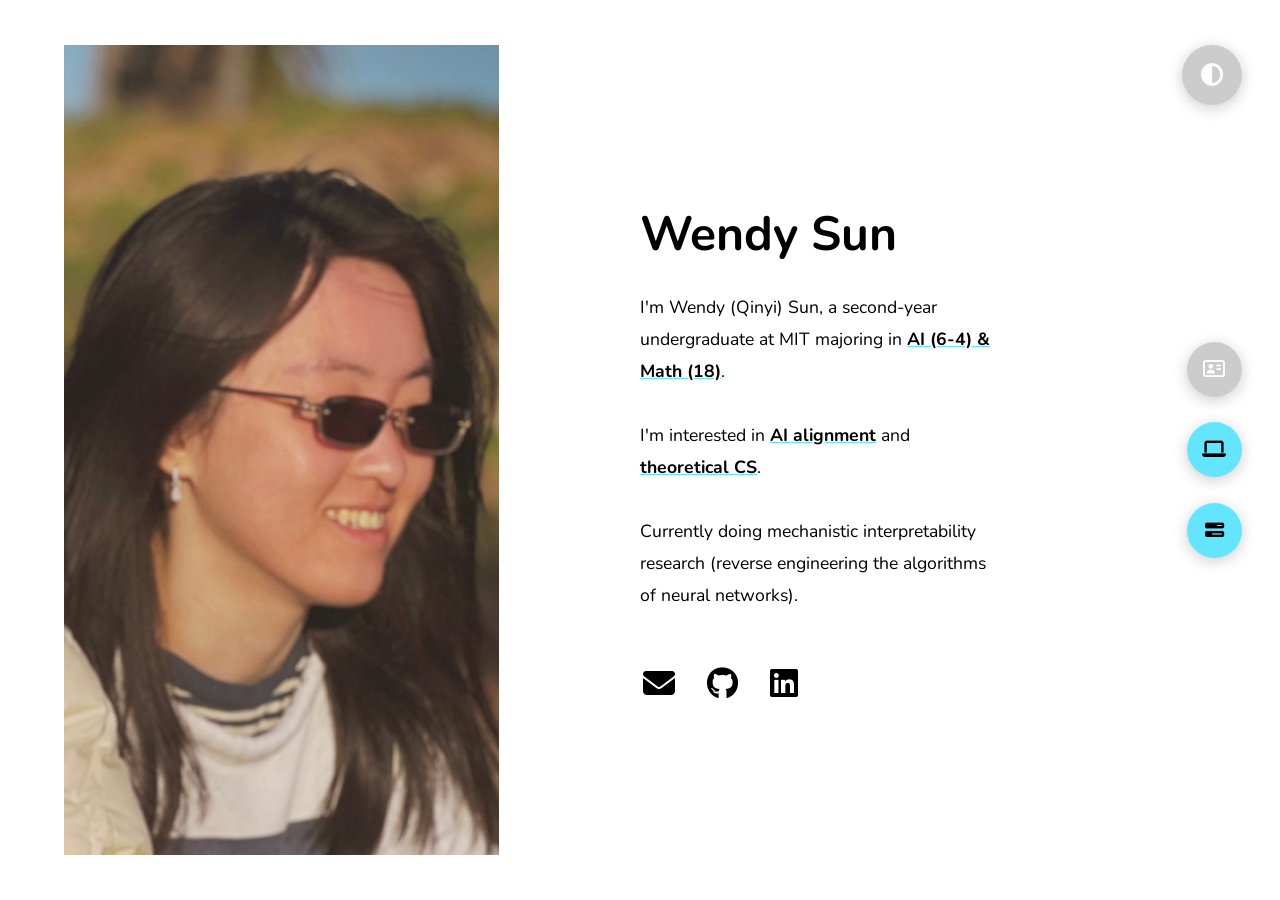
==== index.html @ fb048862 "Page re-organization" ====
<!DOCTYPE html>
<html lang="en">
<head>
    <meta charset="UTF-8">
    <meta name="viewport" content="width=device-width, initial-scale=1.0">
    <title>Portfolio</title>
    <link rel="stylesheet" href="/styles/styles.css">
    <link rel="preconnect" href="https://fonts.googleapis.com">
    <link rel="preconnect" href="https://fonts.gstatic.com" crossorigin>
    <link rel="stylesheet" href="https://cdnjs.cloudflare.com/ajax/libs/font-awesome/6.4.0/css/all.min.css" integrity="sha512-iecdLmaskl7CVkqkXNQ/ZH/XLlvWZOJyj7Yy7tcenmpD1ypASozpmT/E0iPtmFIB46ZmdtAc9eNBvH0H/ZpiBw==" crossorigin="anonymous" referrerpolicy="no-referrer" />
    <link href="https://fonts.googleapis.com/css2?family=Nunito:wght@300&display=swap" rel="stylesheet">
</head>
<body class="main-content">
    <header class="section sec1 header active" id="about">
        <div class="header-content">
            <div class="left-header">
                <div class="h-shape"></div>
                <div class="profile-img">
                    <img src="/images/profile_img.jpg" alt="Profile Image" height="350">
                </div>
            </div>
            <div class="right-header">
                <h1 class="intro">
                    Wendy Sun
                </h1>
                <p>
                    I'm Wendy (Qinyi) Sun, a second-year undergraduate at MIT majoring in <b><u>AI (6-4) & Math (18)</u></b>. <br><br>
                    I'm interested in <b><u>AI alignment</u></b> and <b><u>theoretical CS</u></b>. <br><br>
                    Currently doing mechanistic interpretability research (reverse engineering the algorithms of neural networks). <br>
                </p>
                <!--
                <div class="btn-container">
                    <a href="" class="main-btn">
                        <span class="btn-text"> Research </span>
                        <span class="btn-icon"><i class="fa-solid fa-laptop"></i></span>
                    </a>
                </div>
                -->
                <div class="contact-icons">
                    <a href="mailto:wendysun@mit.edu" target="_blank">
                        <i class="fa-solid fa-envelope"></i>
                    </a>
                    <a href="https://github.com/sun-wendy" target="_blank">
                        <i class="fa-brands fa-github"></i>
                    </a>
                    <a href="https://www.linkedin.com/in/qinyi-wendy-sun/" target="_blank">
                        <i class="fa-brands fa-linkedin"></i>
                    </a>
                </div>
            </div>
        </div>
    </header>

    <div class="menu">
        <a href="index.html">
            <div class="control control-1 active-btn" data-id="about">
                <i class="fa-regular fa-address-card"></i>
            </div>
        </a>
        <a href="pages/research.html">
            <div class="control control-2" data-id="research">
                <i class="fa-solid fa-laptop"></i>
            </div>
        </a>
        <a href="pages/projects.html">
            <div class="control control-3" data-id="projects">
                <i class="fa-solid fa-bars-progress"></i>
            </div>
        </a>
    </div>

    <div class="theme-btn">
        <i class="fa-solid fa-circle-half-stroke"></i>
    </div>

    <script src="app.js"></script>
</body>
</html>
---- styles/styles.css ----
* {
  margin: 0;
  padding: 0;
  box-sizing: border-box;
  list-style: none;
}

:root {
  --color-white: #fff;
  --color-black: #000;
  --color-grey: #ccc;
  --color-lightblue: #63e5ff;
  --br-sm-2: 14px;
  --box-shadow: 0 3px 15px rgba(0, 0, 0, 0.2);
}

.dark-mode {
  --color-white: #18191a;
  --color-black: #fff;
  --color-grey: #ccc;
  --color-lightblue: #63e5ff;
}

body {
  background-color: var(--color-white);
  font-family: "Nunito", sans-serif;
  font-size: 1.1rem;
  color: var(--color-black);
  transition: all 0.2s ease-in-out;
}

a {
  display: inline-block;
  text-decoration: none;
  color: inherit;
  font-family: inherit;
}

header {
  height: 100vh;
  color: var(--color-black);
  overflow: hidden;
}

section {
  min-height: 100vh;
  width: 100%;
  position: absolute;
  left: 0;
  top: 0;
  padding: 3rem 18rem;
}

.section {
  transform: translateY(-100%) scale(0);
  transition: all 0.2s ease-in-out;
  background-color: var(--color-white);
}

.sec1 {
  display: none;
  transform: translateY(0) scale(1);
}

.sec2 {
  display: none;
  transform: translateY(0) scale(1);
}

.sec3 {
  display: none;
  transform: translateY(0) scale(1);
}

.active {
  display: block;
  animation: fadeIn 0.15s ease-in-out forwards;
}
@keyframes fadeIn {
  0% {
    opacity: 0;
  }
  100% {
    opacity: 1;
  }
}

.menu {
  position: fixed;
  z-index: 10;
  top: 50%;
  right: 3%;
  display: flex;
  flex-direction: column;
  align-items: center;
  justify-content: center;
  transform: translateY(-50%);
}
.menu .active-btn {
  background-color: var(--color-grey) !important;
  transition: all 0.2s ease-in-out;
}
.menu .active-btn i {
  color: var(--color-white) !important;
}
.menu .control {
  padding: 1rem;
  cursor: pointer;
  background-color: var(--color-lightblue);
  width: 55px;
  height: 55px;
  border-radius: 50%;
  display: flex;
  align-items: center;
  justify-content: center;
  margin: 0.8rem 0;
  box-shadow: var(--box-shadow);
}
.menu .control i {
  font-size: 1.2rem;
  pointer-events: none;
}

.theme-btn {
  top: 5%;
  right: 3%;
  width: 60px;
  height: 60px;
  border-radius: 50%;
  background-color: var(--color-grey);
  cursor: pointer;
  position: fixed;
  display: flex;
  justify-content: center;
  align-items: center;
  box-shadow: 0 3px 15px rgba(0, 0, 0, 0.2);
  transition: all 0.2s ease-in-out;
}
.theme-btn:active {
  transform: translateY(-5px);
}
.theme-btn i {
  font-size: 1.4rem;
  color: var(--color-white);
  pointer-events: none;
}

/* Header content */
.header-content {
  display: grid;
  grid-template-columns: repeat(2, 1fr);
  min-height: 100vh; /* height: 100% */
}
.header-content .left-header {
  display: flex;
  align-items: center;
  position: relative;
}
.header-content .left-header .h-shape {
  transition: all 0.2s ease-in-out;
  width: 65%;
  height: 100%;
  background-color: var(--color-white);
  position: absolute;
  left: 0;
  top: 0;
  z-index: -1;
}
.header-content .left-header .profile-img {
  border-radius: var(--br-sm-2);
  height: 90%;
  width: 68%;
  margin-left: 4rem;
  background-color: var(--color-black);
  transition: all 0.2s ease-in-out;
}
.header-content .left-header .profile-img img {
  width: 100%;
  height: 100%;
  -o-object-fit: cover;
     object-fit: cover;
  transition: all 0.2s ease-in-out;
}
.header-content .right-header {
  display: flex;
  flex-direction: column;
  justify-content: center;
  padding-right: 18rem;
}
.header-content .right-header .intro {
  font-size: 3rem;
}
.header-content .right-header .intro span {
  color: var(--color-lightblue);
}
.header-content .right-header p {
  margin: 1.5rem 0;
  line-height: 2rem;
}
.header-content .right-header p u {
  text-decoration-color: var(--color-lightblue);
}
.header-content .right-header .contact-icons {
  display: flex;
  margin-top: 2rem;
  margin-left: -0.8rem;
}
.header-content .right-header .contact-icons a {
  display: flex;
  align-items: center;
  color: var(--color-black);
  background-color: var(--color-white);
  cursor: pointer;
  justify-content: center;
  margin: 0 1rem;
  transition: all 0.2s ease-in-out;
}
.header-content .right-header .contact-icons a:hover i {
  color: var(--color-lightblue);
}
.header-content .right-header .contact-icons a i {
  display: flex;
  align-items: center;
  justify-content: center;
  font-size: 2rem;
}

.projects-text {
  padding: 2rem 0;
  text-align: center;
}

.projects-page {
  display: grid;
  grid-template-columns: repeat(3, 1fr);
  grid-gap: 2rem;
  margin-top: 3rem;
}
.projects-page .project-item {
  position: relative;
  border-radius: 15px;
}
.projects-page .project-item img {
  width: 100%;
  height: 300px;
  -o-object-fit: cover;
     object-fit: cover;
  border-radius: 15px;
}
.projects-page .project-item .hover-items {
  width: 100%;
  height: 100%;
  background-color: var(--color-grey);
  position: absolute;
  left: 0;
  top: 0;
  border-radius: 15px;
  display: flex;
  justify-content: center;
  align-items: center;
  flex-direction: column;
  opacity: 0;
  transform: scale(0);
  transition: all 0.2s ease-in-out;
}
.projects-page .project-item .hover-items h3 {
  font-size: 1.5rem;
  color: var(--color-black);
  margin-bottom: 1.5rem;
}
.projects-page .project-item .hover-items .icons {
  display: flex;
  justify-content: center;
  align-items: center;
}
.projects-page .project-item .hover-items .icons .icon {
  background-color: var(--color-white);
  border-radius: 50%;
  width: 50px;
  height: 50px;
  display: flex;
  align-items: center;
  justify-content: center;
  margin: 0 1rem;
  cursor: pointer;
  transition: all 0.2s ease-in-out;
}
.projects-page .project-item .hover-items .icons .icon i {
  font-size: 1.5rem;
  color: var(--color-black);
  margin: 0 1rem;
}
.projects-page .project-item .hover-items .icons .icon:hover {
  background-color: var(--color-black);
}
.projects-page .project-item .hover-items .icons .icon:hover i {
  color: var(--color-white);
}

.project-item:hover .hover-items {
  opacity: 1;
  transform: scale(1);
}

.project-title {
  font-size: 2rem;
  padding: 2rem 0;
  text-align: left;
}

.project-description {
  padding: 2rem 0;
  text-align: left;
}

/* Independent components */
.btn-container {
  display: flex;
  align-self: flex-start;
}

.main-btn {
  border-radius: 30px;
  color: inherit;
  font-weight: 600;
  position: relative;
  border: 1px solid var(--color-lightblue);
  display: flex;
  align-self: flex-start;
  align-items: center;
  overflow: hidden;
}
.main-btn .btn-text {
  padding: 0 2rem;
}
.main-btn .btn-icon {
  background-color: var(--color-grey);
  display: flex;
  align-items: center;
  justify-content: center;
  border-radius: 50%;
  padding: 1rem;
}
.main-btn::before {
  content: "";
  position: absolute;
  top: 0;
  right: 0;
  transform: translateX(100%);
  transition: all 0.2s ease-in-out;
  z-index: -1;
}
.main-btn:hover {
  transition: all 0.2s ease-in-out;
}
.main-btn:hover::before {
  width: 100%;
  height: 100%;
  background-color: var(--color-grey);
  transform: translateX(0);
}

.main-title {
  text-align: center;
  margin-top: 1rem;
}
.main-title h2 {
  position: relative;
  text-transform: uppercase;
  font-size: 3rem;
  font-weight: 700;
}

@media screen and (max-width: 600px) {
  header {
    padding: 0;
    overflow: scroll;
  }
  header .right-header {
    padding: 2rem !important;
  }
  .theme-btn {
    width: 50px;
    height: 50px;
  }
  .header-content {
    grid-template-columns: 1fr;
    padding-bottom: 6rem;
  }
  .right-header {
    grid-row: 1;
    width: 90%;
    margin: 0 auto;
  }
  .right-header .intro {
    font-size: 2.5rem !important;
  }
  .header-content .left-header .profile-img {
    margin: 0 auto;
    width: 80%;
  }
  .section {
    padding: 2rem 2.5rem;
  }
  .main-title h2 {
    font-size: 2rem;
  }
  .projects-page {
    grid-template-columns: 1fr;
    padding-bottom: 6rem;
  }
  .menu {
    top: auto;
    bottom: 0;
    flex-direction: row;
    justify-content: center;
    left: 50%;
    transform: translateX(-50%);
    width: 100%;
    background-color: var(--color-black);
  }
  .menu .control {
    margin: 1rem 0.3rem;
  }
}
@media screen and (max-width: 1070px) {
  .projects-page {
    grid-template-columns: 1fr 1fr;
  }
}
@media screen and (max-width: 970px) {
  header {
    padding: 0;
    overflow: scroll;
  }
  header .right-header {
    padding: 2rem !important;
  }
  .theme-btn {
    width: 50px;
    height: 50px;
  }
  .header-content {
    grid-template-columns: 1fr;
    padding-bottom: 6rem;
  }
  .right-header {
    grid-row: 1;
    width: 90%;
    margin: 0 auto;
  }
  .right-header .intro {
    font-size: 2.5rem !important;
  }
  .header-content .left-header .profile-img {
    margin: 0 auto;
    width: 80%;
  }
  .section {
    padding: 7rem 6rem;
  }
  .menu {
    top: auto;
    bottom: 0;
    flex-direction: row;
    justify-content: center;
    left: 50%;
    transform: translateX(-50%);
    width: 100%;
    background-color: var(--color-black);
  }
  .menu .control {
    margin: 1rem 0.3rem;
  }
}/*# sourceMappingURL=styles.css.map */
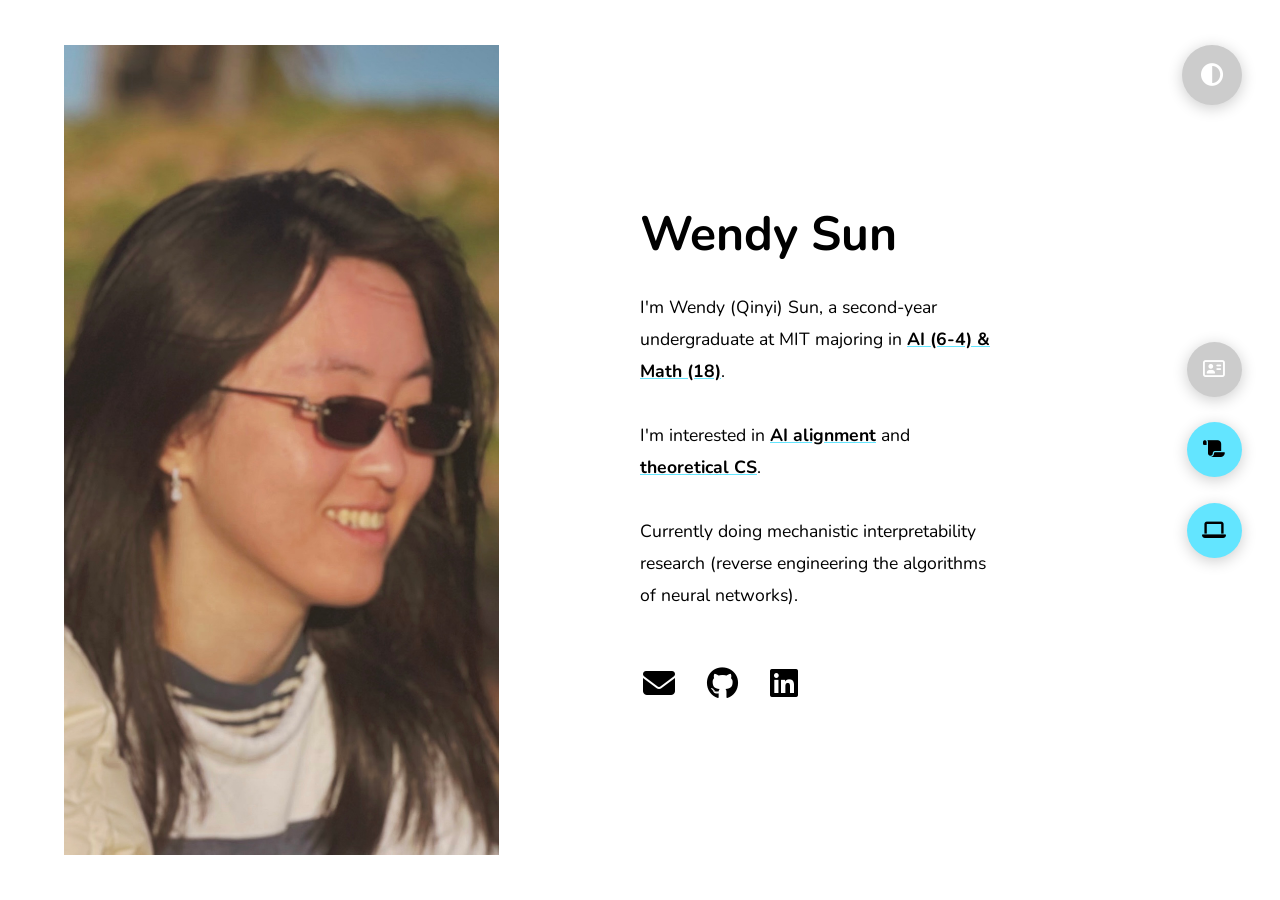
==== commit 3cfbb675: "Changed icons" ====
--- a/index.html
+++ b/index.html
@@ -1,6 +1,7 @@
 <!DOCTYPE html>
 <html lang="en">
 <head>
+    <title>About | Wendy Sun</title>
     <meta charset="UTF-8">
     <meta name="viewport" content="width=device-width, initial-scale=1.0">
     <title>Portfolio</title>
@@ -59,12 +60,12 @@
         </a>
         <a href="pages/research.html">
             <div class="control control-2" data-id="research">
-                <i class="fa-solid fa-laptop"></i>
+                <i class="fa-solid fa-scroll"></i>
             </div>
         </a>
         <a href="pages/projects.html">
             <div class="control control-3" data-id="projects">
-                <i class="fa-solid fa-bars-progress"></i>
+                <i class="fa-solid fa-laptop"></i>
             </div>
         </a>
     </div>
--- a/styles/styles.css
+++ b/styles/styles.css
@@ -241,14 +241,14 @@
   border-radius: 15px;
 }
 .projects-page .project-item img {
-  width: 100%;
+  width: 135%;
   height: 300px;
   -o-object-fit: cover;
      object-fit: cover;
   border-radius: 15px;
 }
 .projects-page .project-item .hover-items {
-  width: 100%;
+  width: 135%;
   height: 100%;
   background-color: var(--color-grey);
   position: absolute;
@@ -276,8 +276,8 @@
 .projects-page .project-item .hover-items .icons .icon {
   background-color: var(--color-white);
   border-radius: 50%;
-  width: 50px;
-  height: 50px;
+  width: 60px;
+  height: 60px;
   display: flex;
   align-items: center;
   justify-content: center;
@@ -286,15 +286,15 @@
   transition: all 0.2s ease-in-out;
 }
 .projects-page .project-item .hover-items .icons .icon i {
-  font-size: 1.5rem;
+  font-size: 2rem;
   color: var(--color-black);
   margin: 0 1rem;
 }
 .projects-page .project-item .hover-items .icons .icon:hover {
-  background-color: var(--color-black);
+  background-color: var(--color-lightblue);
 }
 .projects-page .project-item .hover-items .icons .icon:hover i {
-  color: var(--color-white);
+  color: var(--color-black);
 }
 
 .project-item:hover .hover-items {
@@ -311,6 +311,12 @@
 .project-description {
   padding: 2rem 0;
   text-align: left;
+}
+
+.project-img {
+  display: block;
+  width: 800px;
+  margin: 2rem auto;
 }
 
 /* Independent components */
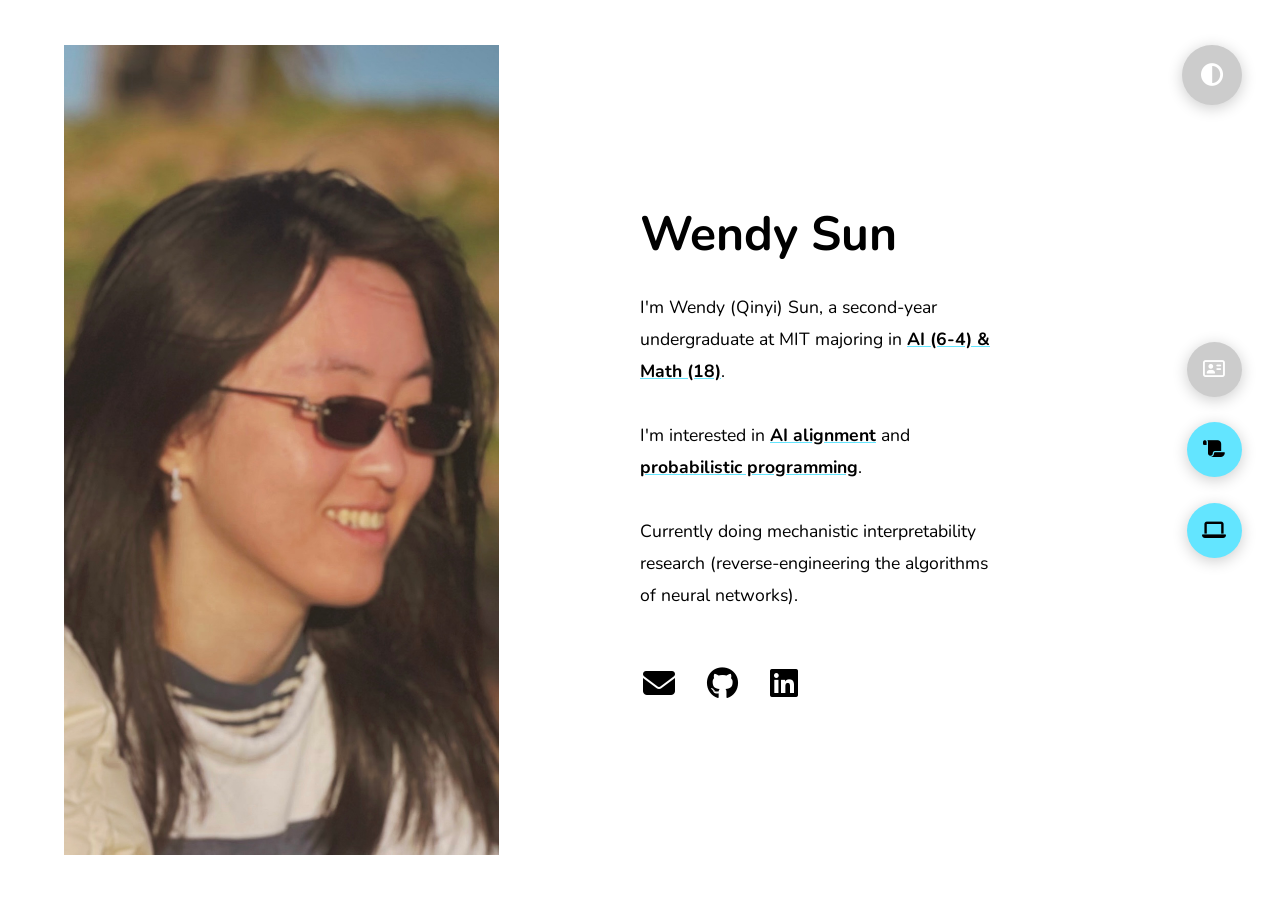
==== commit 1f334b6a: "Changed home page" ====
--- a/index.html
+++ b/index.html
@@ -26,8 +26,8 @@
                 </h1>
                 <p>
                     I'm Wendy (Qinyi) Sun, a second-year undergraduate at MIT majoring in <b><u>AI (6-4) & Math (18)</u></b>. <br><br>
-                    I'm interested in <b><u>AI alignment</u></b> and <b><u>theoretical CS</u></b>. <br><br>
-                    Currently doing mechanistic interpretability research (reverse engineering the algorithms of neural networks). <br>
+                    I'm interested in <b><u>AI alignment</u></b> and <b><u>probabilistic programming</u></b>. <br><br>
+                    Currently doing mechanistic interpretability research (reverse-engineering the algorithms of neural networks). <br>
                 </p>
                 <!--
                 <div class="btn-container">
@@ -53,17 +53,17 @@
     </header>
 
     <div class="menu">
-        <a href="index.html">
+        <a href="./">
             <div class="control control-1 active-btn" data-id="about">
                 <i class="fa-regular fa-address-card"></i>
             </div>
         </a>
-        <a href="pages/research.html">
+        <a href="./pages/research">
             <div class="control control-2" data-id="research">
                 <i class="fa-solid fa-scroll"></i>
             </div>
         </a>
-        <a href="pages/projects.html">
+        <a href="./pages/projects">
             <div class="control control-3" data-id="projects">
                 <i class="fa-solid fa-laptop"></i>
             </div>
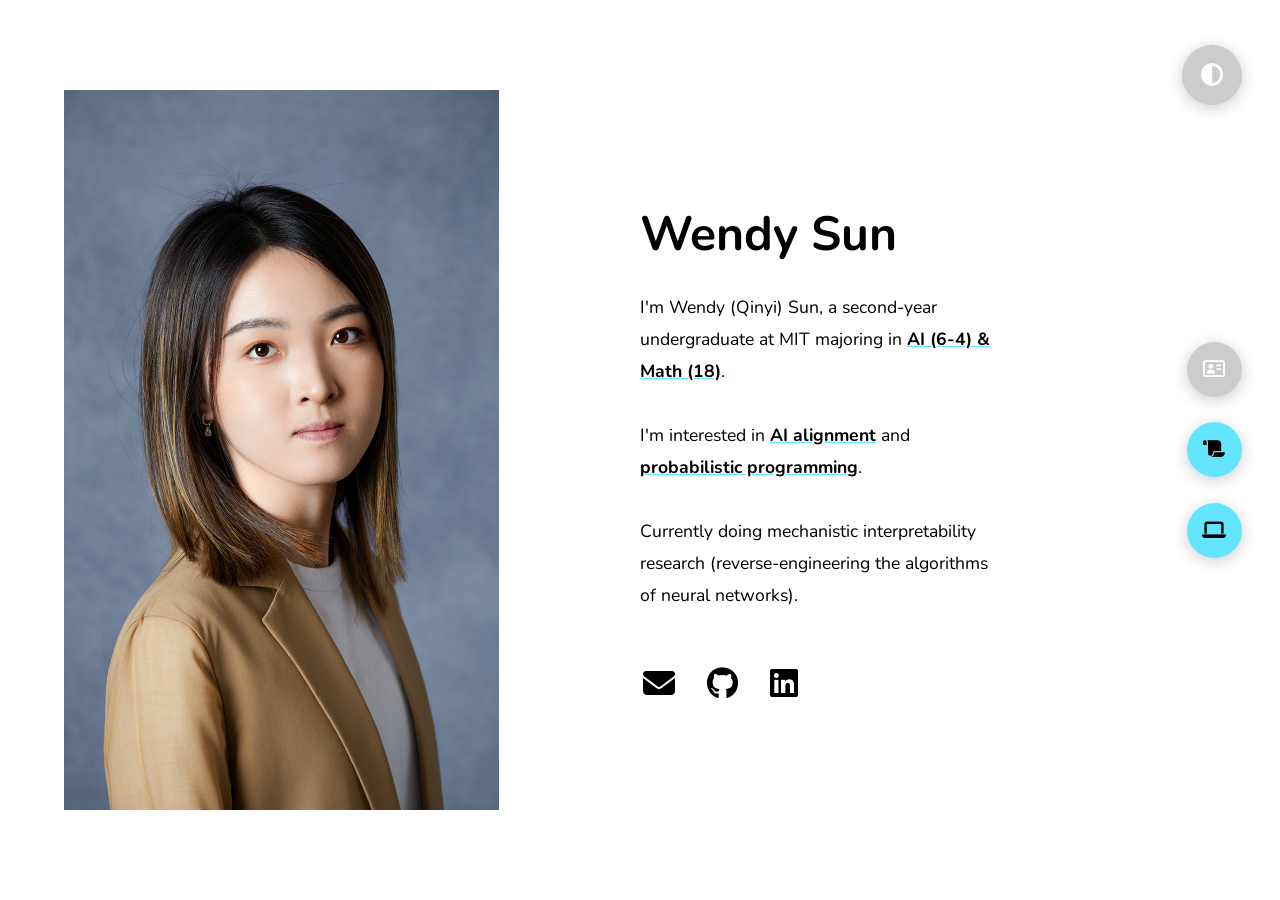
==== commit 716527f6: "Added favicon" ====
--- a/index.html
+++ b/index.html
@@ -5,6 +5,7 @@
     <meta charset="UTF-8">
     <meta name="viewport" content="width=device-width, initial-scale=1.0">
     <title>Portfolio</title>
+    <link rel="icon" type="image/png" href="/images/favicon.png">
     <link rel="stylesheet" href="/styles/styles.css">
     <link rel="preconnect" href="https://fonts.googleapis.com">
     <link rel="preconnect" href="https://fonts.gstatic.com" crossorigin>
--- a/styles/styles.css
+++ b/styles/styles.css
@@ -158,7 +158,7 @@
 }
 .header-content .left-header .h-shape {
   transition: all 0.2s ease-in-out;
-  width: 65%;
+  width: 100%;
   height: 100%;
   background-color: var(--color-white);
   position: absolute;
@@ -168,7 +168,7 @@
 }
 .header-content .left-header .profile-img {
   border-radius: var(--br-sm-2);
-  height: 90%;
+  height: 80%;
   width: 68%;
   margin-left: 4rem;
   background-color: var(--color-black);
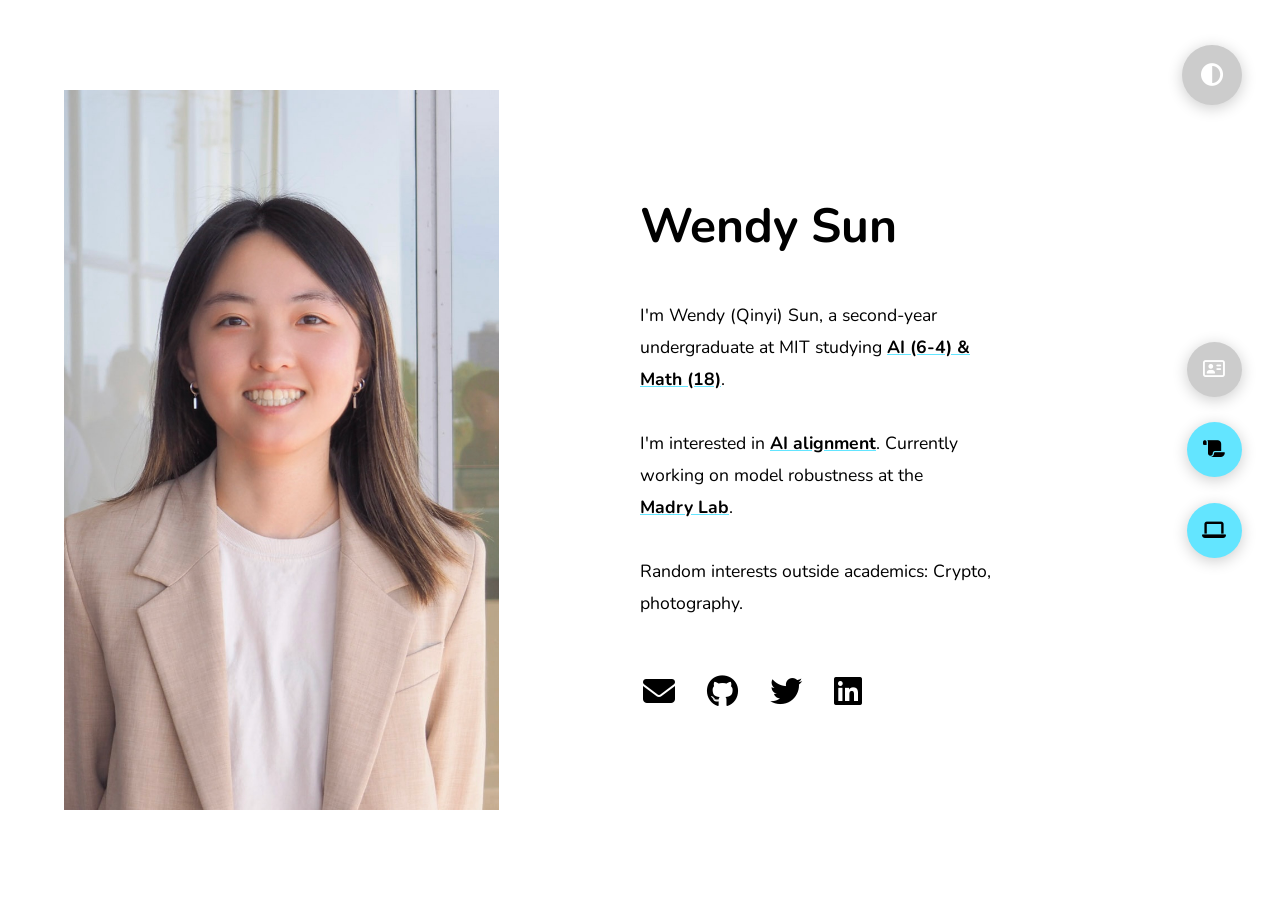
==== commit 7daef2fb: "Updated lots of things" ====
--- a/index.html
+++ b/index.html
@@ -26,9 +26,10 @@
                     Wendy Sun
                 </h1>
                 <p>
-                    I'm Wendy (Qinyi) Sun, a second-year undergraduate at MIT majoring in <b><u>AI (6-4) & Math (18)</u></b>. <br><br>
-                    I'm interested in <b><u>AI alignment</u></b> and <b><u>probabilistic programming</u></b>. <br><br>
-                    Currently doing mechanistic interpretability research (reverse-engineering the algorithms of neural networks). <br>
+                    I'm Wendy (Qinyi) Sun, a second-year undergraduate at MIT studying <b><u>AI (6-4) & Math (18)</u></b>. <br><br>
+                    I'm interested in <b><u>AI alignment</u></b>.
+                    Currently working on model robustness at the <a href="https://madrylab.mit.edu/" target="_blank"><b><u>Madry Lab</u></b></a>. <br><br>
+                    Random interests outside academics: Crypto, photography.
                 </p>
                 <!--
                 <div class="btn-container">
@@ -44,6 +45,9 @@
                     </a>
                     <a href="https://github.com/sun-wendy" target="_blank">
                         <i class="fa-brands fa-github"></i>
+                    </a>
+                    <a href=""https://twitter.com/wendy_sunq" target="_blank">
+                        <i class="fa-brands fa-twitter"></i>
                     </a>
                     <a href="https://www.linkedin.com/in/qinyi-wendy-sun/" target="_blank">
                         <i class="fa-brands fa-linkedin"></i>
--- a/styles/styles.css
+++ b/styles/styles.css
@@ -171,6 +171,8 @@
   height: 80%;
   width: 68%;
   margin-left: 4rem;
+  position: absolute;
+  top: 10%;
   background-color: var(--color-black);
   transition: all 0.2s ease-in-out;
 }
@@ -188,6 +190,7 @@
   padding-right: 18rem;
 }
 .header-content .right-header .intro {
+  margin-bottom: 1rem;
   font-size: 3rem;
 }
 .header-content .right-header .intro span {
@@ -225,7 +228,15 @@
   font-size: 2rem;
 }
 
-.projects-text {
+.research-page p {
+  margin: 2.5rem 0;
+  line-height: 2rem;
+}
+.research-page p u {
+  text-decoration-color: var(--color-lightblue);
+}
+
+.page-description {
   padding: 2rem 0;
   text-align: center;
 }
@@ -233,7 +244,7 @@
 .projects-page {
   display: grid;
   grid-template-columns: repeat(3, 1fr);
-  grid-gap: 2rem;
+  grid-gap: 1rem;
   margin-top: 3rem;
 }
 .projects-page .project-item {
